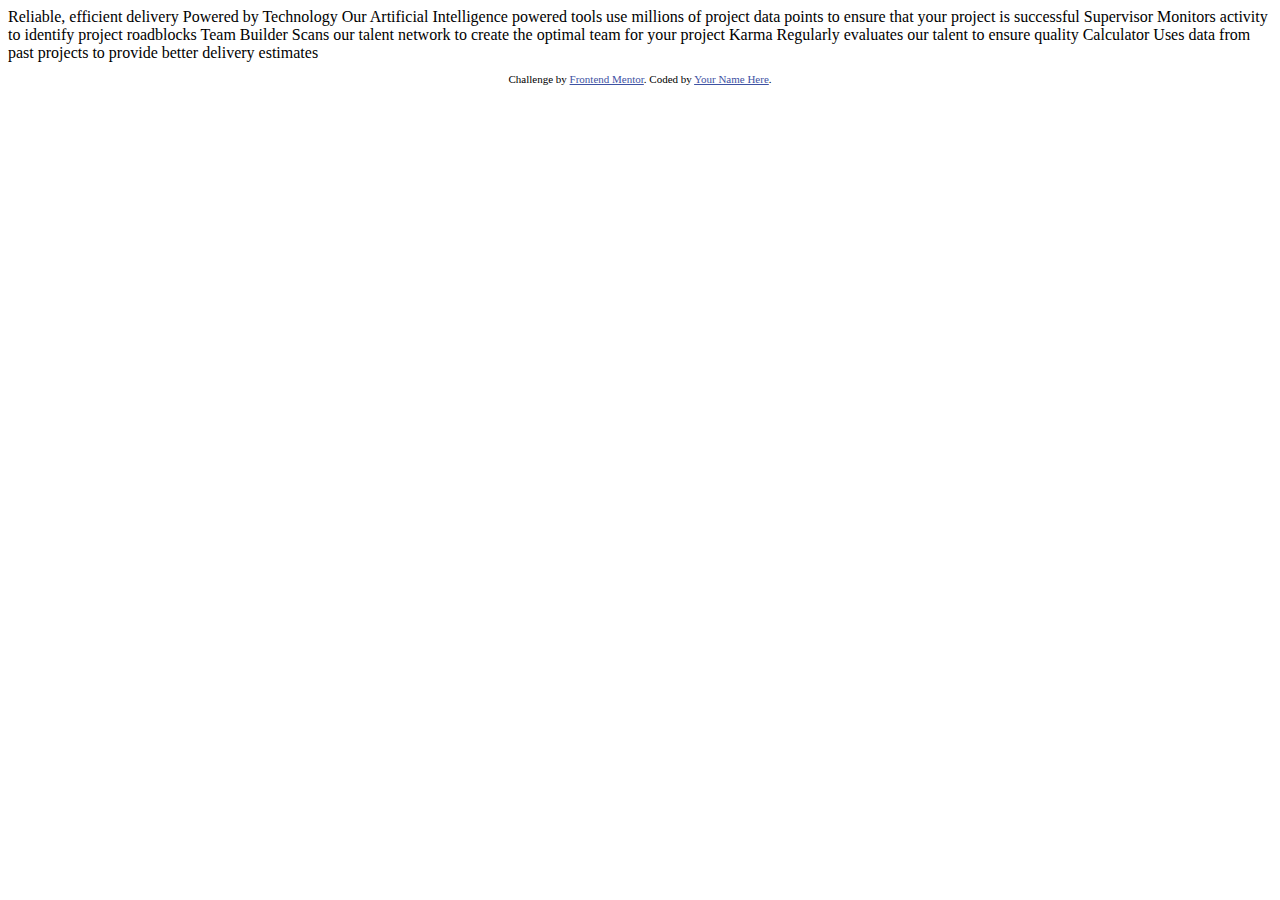
==== four-card-feature-section-master/index.html @ aeb8595a "another page from frontendmentor" ====
<!DOCTYPE html>
<html lang="en">
<head>
  <meta charset="UTF-8">
  <meta name="viewport" content="width=device-width, initial-scale=1.0"> <!-- displays site properly based on user's device -->

  <link rel="icon" type="image/png" sizes="32x32" href="./images/favicon-32x32.png">
  
  <title>Frontend Mentor | Four card feature section</title>

  <!-- Feel free to remove these styles or customise in your own stylesheet 👍 -->
  <style>
    .attribution { font-size: 11px; text-align: center; }
    .attribution a { color: hsl(228, 45%, 44%); }
  </style>
</head>
<body>
  
  Reliable, efficient delivery
  Powered by Technology

  Our Artificial Intelligence powered tools use millions of project data points 
  to ensure that your project is successful

  Supervisor
  Monitors activity to identify project roadblocks

  Team Builder
  Scans our talent network to create the optimal team for your project

  Karma
  Regularly evaluates our talent to ensure quality

  Calculator
  Uses data from past projects to provide better delivery estimates

  
  <footer>
    <p class="attribution">
      Challenge by <a href="https://www.frontendmentor.io?ref=challenge" target="_blank">Frontend Mentor</a>. 
      Coded by <a href="#">Your Name Here</a>.
    </p>
  </footer>
</body>
</html>
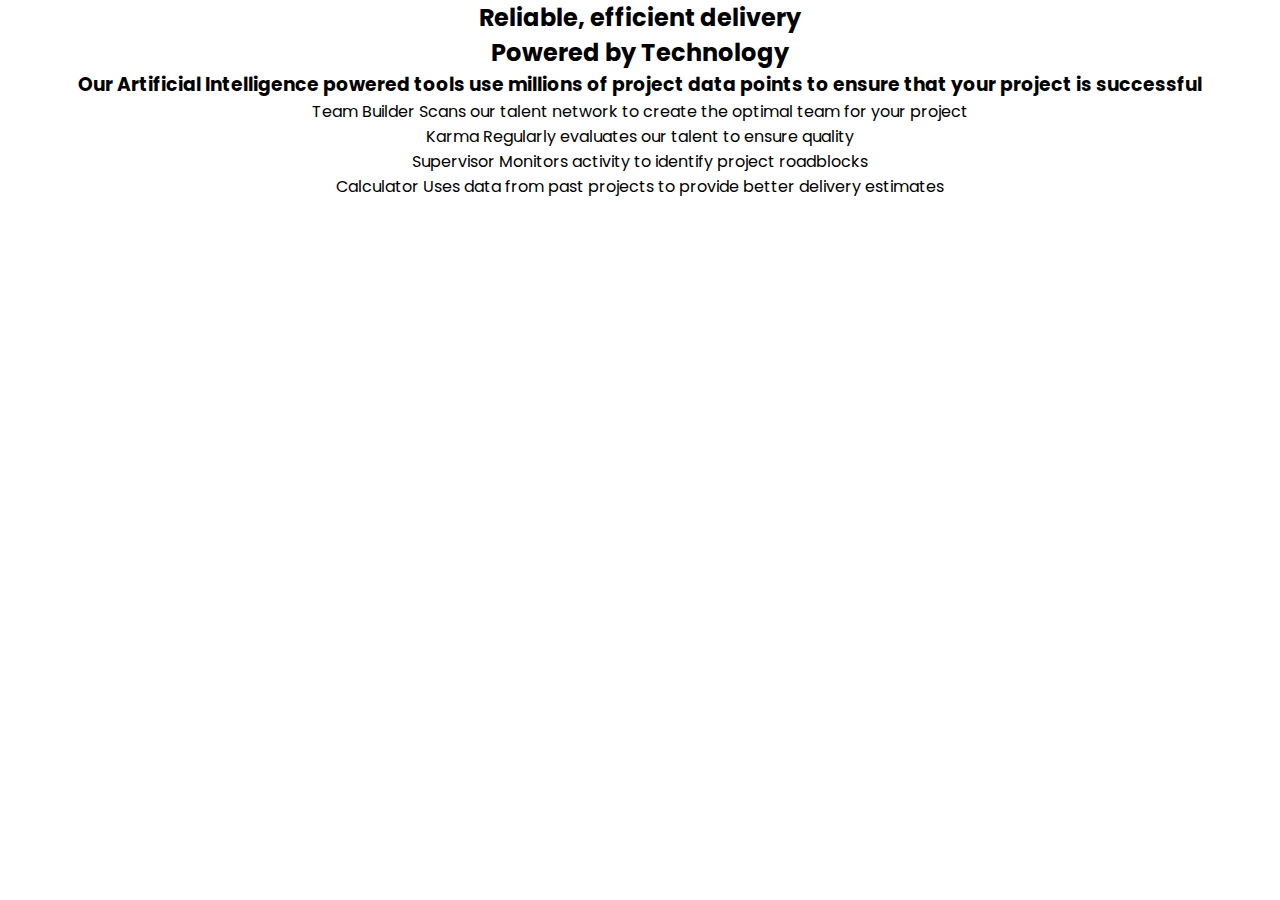
==== commit 9d1a496c: "created the main frame of the project" ====
--- a/four-card-feature-section-master/index.html
+++ b/four-card-feature-section-master/index.html
@@ -5,6 +5,8 @@
   <meta name="viewport" content="width=device-width, initial-scale=1.0"> <!-- displays site properly based on user's device -->
 
   <link rel="icon" type="image/png" sizes="32x32" href="./images/favicon-32x32.png">
+
+  <link rel="stylesheet" href="style.css">
   
   <title>Frontend Mentor | Four card feature section</title>
 
@@ -15,31 +17,54 @@
   </style>
 </head>
 <body>
+  <div class="title">
+
+    <h2>Reliable, efficient delivery</h2>
+
+    <h2>Powered by Technology</h2>
+
+    <h3>Our Artificial Intelligence powered tools use millions of project data points 
+      to ensure that your project is successful</h3>
+
+  </div>
   
-  Reliable, efficient delivery
-  Powered by Technology
+    <div class="container-main">
 
-  Our Artificial Intelligence powered tools use millions of project data points 
-  to ensure that your project is successful
+      <div class="container-column">
+        
+        <div class="container-inside">
+          Team Builder
+          Scans our talent network to create the optimal team for your project
+        </div>
 
-  Supervisor
-  Monitors activity to identify project roadblocks
+        <div class="container-inside">
+          Karma
+          Regularly evaluates our talent to ensure quality
+        </div>
 
-  Team Builder
-  Scans our talent network to create the optimal team for your project
+      </div>
 
-  Karma
-  Regularly evaluates our talent to ensure quality
+      <div class="container-row">
 
-  Calculator
-  Uses data from past projects to provide better delivery estimates
+        <div class="container-inside">
+          Supervisor
+          Monitors activity to identify project roadblocks
+        </div>
 
+        <div class="container-inside">
+          Calculator
+          Uses data from past projects to provide better delivery estimates
+        </div>
+
+      </div>
+
+    </div>
   
-  <footer>
+  <!-- <footer>
     <p class="attribution">
       Challenge by <a href="https://www.frontendmentor.io?ref=challenge" target="_blank">Frontend Mentor</a>. 
       Coded by <a href="#">Your Name Here</a>.
     </p>
-  </footer>
+  </footer> -->
 </body>
 </html>--- a/four-card-feature-section-master/style.css
+++ b/four-card-feature-section-master/style.css
@@ -0,0 +1,17 @@
+@import url('https://fonts.googleapis.com/css2?family=Poppins:ital,wght@0,100;0,200;0,300;0,400;0,500;0,600;0,700;0,800;0,900;1,100;1,200;1,300;1,400;1,500;1,600;1,700;1,800;1,900&display=swap');
+
+*{
+    padding: 0;
+    margin: 0;
+    box-sizing: border-box;
+}
+
+html, body{
+    width: 100%;
+    height: 100vh;
+}
+
+body{
+    font-family: 'Poppins';
+    text-align: center;
+}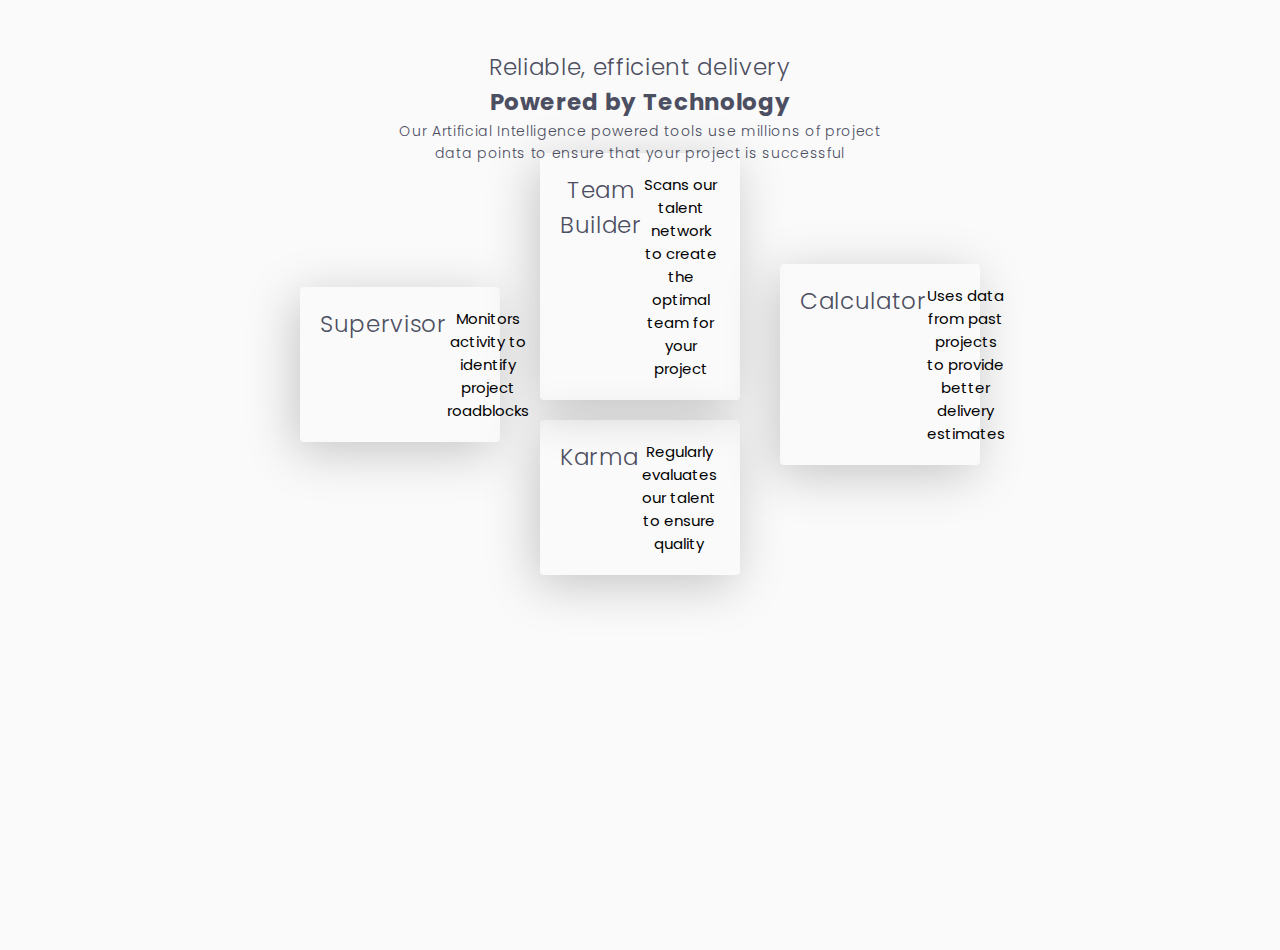
==== commit 45edba05: "modificando a posição dos cards" ====
--- a/four-card-feature-section-master/index.html
+++ b/four-card-feature-section-master/index.html
@@ -19,44 +19,40 @@
 <body>
   <div class="title">
 
-    <h2>Reliable, efficient delivery</h2>
+    <h2 class="title-page">Reliable, efficient delivery</h2>
 
-    <h2>Powered by Technology</h2>
+    <h2 class="title-page">Powered by Technology</h2>
 
-    <h3>Our Artificial Intelligence powered tools use millions of project data points 
+    <h3 class="subtitle-page">Our Artificial Intelligence powered tools use millions of project data points 
       to ensure that your project is successful</h3>
 
   </div>
   
     <div class="container-main">
-
-      <div class="container-column">
         
         <div class="container-inside">
-          Team Builder
-          Scans our talent network to create the optimal team for your project
+          <h2 class="title-page">Supervisor</h2>
+          Monitors activity to identify project roadblocks
+        </div>
+
+        <div class="center">
+       
+          <div class="container-inside">
+            <h2 class="title-page">Team Builder</h2>
+            Scans our talent network to create the optimal team for your project
+          </div>
+  
+          <div class="container-inside">
+            <h2 class="title-page">Karma</h2>
+            Regularly evaluates our talent to ensure quality
+          </div>
+       
         </div>
 
         <div class="container-inside">
-          Karma
-          Regularly evaluates our talent to ensure quality
-        </div>
-
-      </div>
-
-      <div class="container-row">
-
-        <div class="container-inside">
-          Supervisor
-          Monitors activity to identify project roadblocks
-        </div>
-
-        <div class="container-inside">
-          Calculator
+          <h2 class="title-page">Calculator</h2>
           Uses data from past projects to provide better delivery estimates
         </div>
-
-      </div>
 
     </div>
   
--- a/four-card-feature-section-master/style.css
+++ b/four-card-feature-section-master/style.css
@@ -13,5 +13,53 @@
 
 body{
     font-family: 'Poppins';
+    font-size: 15px;
     text-align: center;
+    background-color: hsl(0, 0%, 98%);
+}
+
+.title{
+    margin-top: 50px;
+}
+
+.title-page{
+    font-size: 23px;
+    letter-spacing: .5pt;
+    font-weight: 300;
+    color:hsl(234, 12%, 34%);
+    line-height: 35px;
+}
+
+.title h2 + h2{
+    font-weight: bolder;
+}
+
+.subtitle-page{
+    color:hsl(234, 12%, 34%);
+    font-size: 14px;
+    max-width: 40%;
+    margin: 0 auto;
+    letter-spacing: .5pt;
+    line-height: 22px;
+    font-weight: 300;
+}
+
+.container-main{
+    display: flex;
+    width: 60%;
+    margin: 0 auto;
+    align-items: center;
+    justify-content: center;
+    height: 400px;
+    flex-direction: row;
+}
+
+.container-inside{
+    max-width: 200px;
+    height: auto;
+    box-shadow: -5px 10px 50px rgba(0, 0, 0, 0.212);
+    border-radius: 4px;
+    padding: 20px;
+    display: flex;
+    margin: 20px;
 }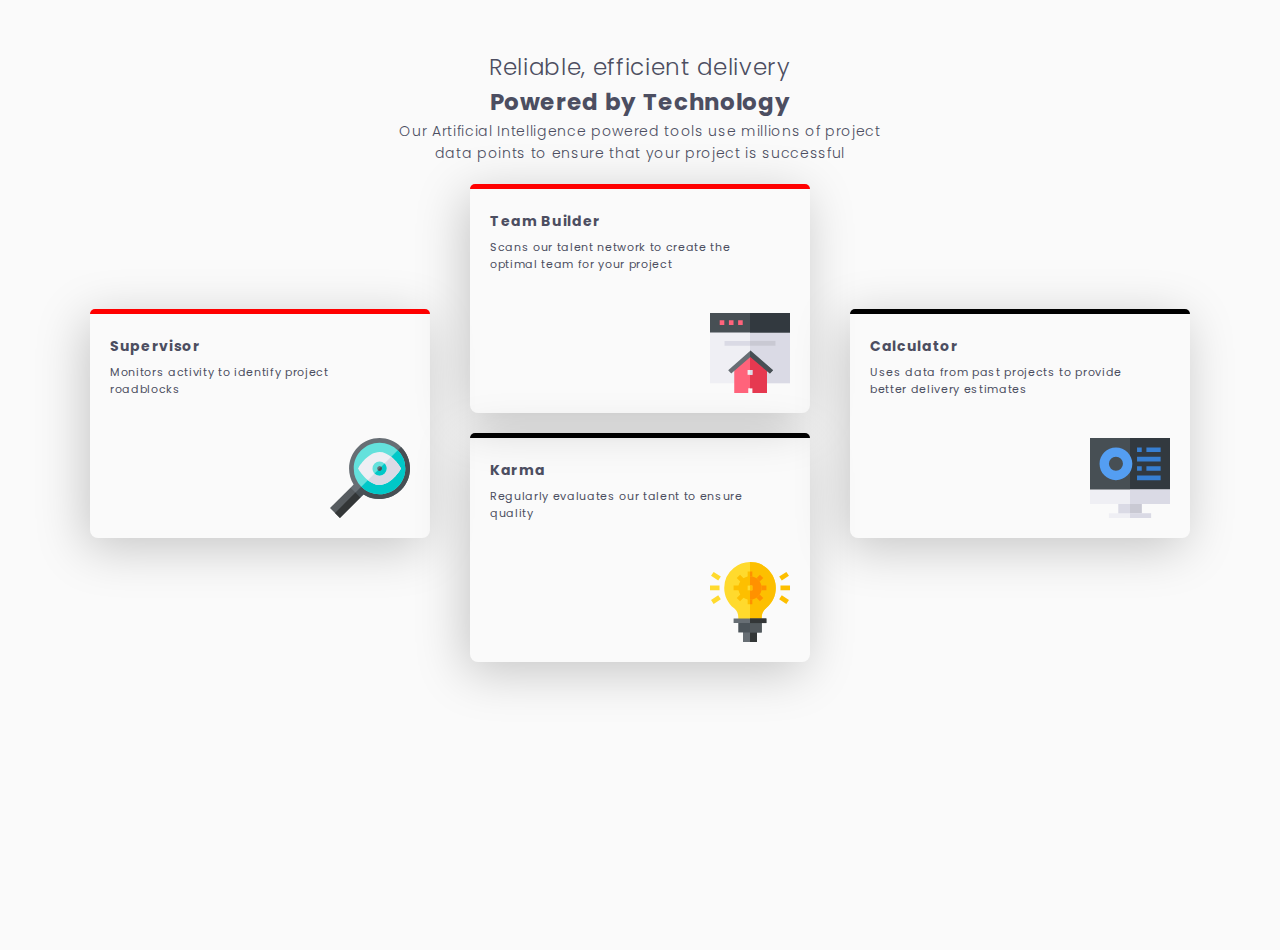
==== commit 03e5824a: "concluindo o card" ====
--- a/four-card-feature-section-master/index.html
+++ b/four-card-feature-section-master/index.html
@@ -32,26 +32,30 @@
         
         <div class="container-inside">
           <h2 class="title-page">Supervisor</h2>
-          Monitors activity to identify project roadblocks
+          <p class="subtitle-card">Monitors activity to identify project roadblocks</p>
+          <img src="./images/icon-supervisor.svg" alt="picture for demostrate of the supervisor"> 
         </div>
 
         <div class="center">
        
           <div class="container-inside">
             <h2 class="title-page">Team Builder</h2>
-            Scans our talent network to create the optimal team for your project
+            <p class="subtitle-card">Scans our talent network to create the optimal team for your project</p>
+            <img src="./images/icon-team-builder.svg" alt="picture of an house">  
           </div>
   
           <div class="container-inside">
             <h2 class="title-page">Karma</h2>
-            Regularly evaluates our talent to ensure quality
+            <p class="subtitle-card">Regularly evaluates our talent to ensure quality</p>
+            <img src="./images/icon-karma.svg" alt="picture of an lamp">  
           </div>
        
         </div>
 
         <div class="container-inside">
           <h2 class="title-page">Calculator</h2>
-          Uses data from past projects to provide better delivery estimates
+          <p class="subtitle-card">Uses data from past projects to provide better delivery estimates</p> 
+          <img src="./images/icon-calculator.svg" alt="picture of a Calculator">
         </div>
 
     </div>
--- a/four-card-feature-section-master/style.css
+++ b/four-card-feature-section-master/style.css
@@ -50,16 +50,56 @@
     margin: 0 auto;
     align-items: center;
     justify-content: center;
-    height: 400px;
     flex-direction: row;
 }
 
 .container-inside{
-    max-width: 200px;
+    min-width: 340px;
     height: auto;
     box-shadow: -5px 10px 50px rgba(0, 0, 0, 0.212);
-    border-radius: 4px;
+    border-radius: 8px;
     padding: 20px;
     display: flex;
+    flex-direction: column;
+    text-align: left;
     margin: 20px;
+    position: relative;
+}
+
+.container-inside:before{
+    content: '';
+    display: block;
+    width: 100%;
+    height: 5px;
+    background-color: #000;
+    position: absolute;
+    top: 0;
+    left: 0;
+    border-top-left-radius: 8px;
+    border-top-right-radius: 8px;
+}
+
+.container-inside:nth-child(1):before{
+    background-color: red;
+}
+
+.container-inside h2{
+    font-weight: bolder;
+    font-size: 14px;
+    position: relative;
+}
+
+.subtitle-card{
+    color: hsl(234, 12%, 34%);
+    font-size: 11px;
+    max-width: 90%;
+    font-weight: 400;
+    letter-spacing: .5pt;
+}
+
+.container-inside img{
+    max-width: 80px;
+    height: 80px;
+    align-self: flex-end;
+    margin-top: 40px;
 }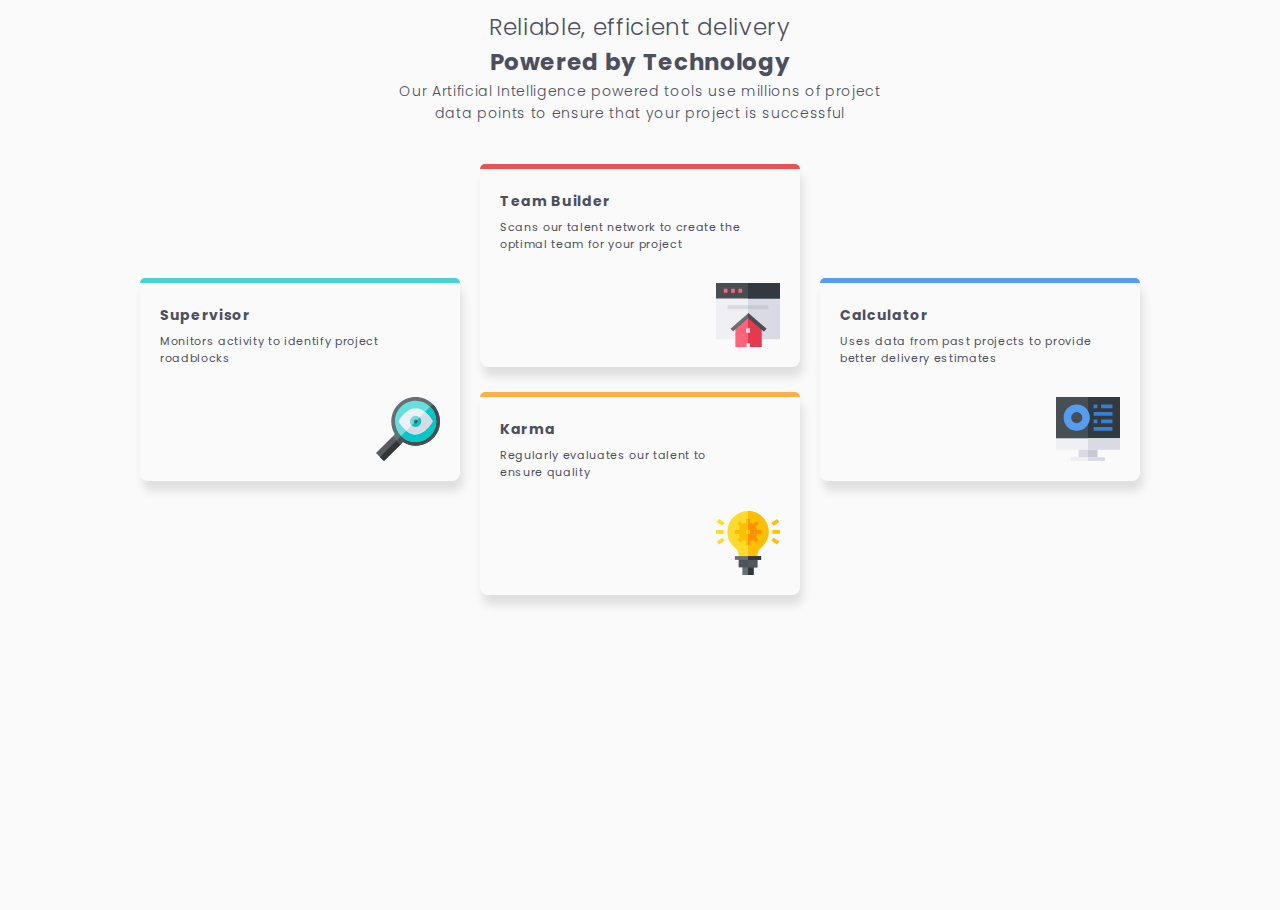
==== commit 30071b2a: "modificação na sombra dos boxes" ====
--- a/four-card-feature-section-master/index.html
+++ b/four-card-feature-section-master/index.html
@@ -1,5 +1,5 @@
 <!DOCTYPE html>
-<html lang="en">
+<html lang="pt-BR">
 <head>
   <meta charset="UTF-8">
   <meta name="viewport" content="width=device-width, initial-scale=1.0"> <!-- displays site properly based on user's device -->
--- a/four-card-feature-section-master/style.css
+++ b/four-card-feature-section-master/style.css
@@ -19,7 +19,7 @@
 }
 
 .title{
-    margin-top: 50px;
+    margin: 10px 0px 30px 0px;
 }
 
 .title-page{
@@ -54,15 +54,15 @@
 }
 
 .container-inside{
-    min-width: 340px;
+    min-width: 320px;
     height: auto;
-    box-shadow: -5px 10px 50px rgba(0, 0, 0, 0.212);
+    box-shadow: 3px 10px 10px rgba(0, 0, 0, 0.11);
     border-radius: 8px;
     padding: 20px;
     display: flex;
     flex-direction: column;
     text-align: left;
-    margin: 20px;
+    margin: 10px;
     position: relative;
 }
 
@@ -79,8 +79,24 @@
     border-top-right-radius: 8px;
 }
 
+.center .container-inside:nth-child(2){
+    margin-top: 25px;
+}
+
+.center .container-inside:before{
+    background-color: hsl(0, 78%, 62%) !important;
+}
+
 .container-inside:nth-child(1):before{
-    background-color: red;
+    background-color: hsl(180, 62%, 55%);
+}
+
+.container-inside:nth-child(2):before{
+    background-color: hsl(34, 97%, 64%) !important;
+}
+
+.container-inside:nth-child(3):before{
+    background-color: hsl(212, 86%, 64%);
 }
 
 .container-inside h2{
@@ -99,7 +115,62 @@
 
 .container-inside img{
     max-width: 80px;
-    height: 80px;
+    height: auto;
     align-self: flex-end;
-    margin-top: 40px;
+    margin-top: 30px;
+}
+
+@media only screen and (max-width: 1040px){
+
+   .container-main{
+       flex-direction: column;
+       justify-content: center;
+       align-content: center;
+       width: 80%;
+   }
+
+   .container-inside{
+       width: 500px;
+       margin: 10px 0px;
+   }
+
+   .center{
+       width: auto;
+   }
+
+}
+
+@media only screen and (max-width: 560px){
+
+    .container-inside{
+        width: 80%;
+        min-width: auto;
+    }
+
+    .center{
+        display: flex;
+        flex-direction: column;
+        align-items: center;
+    }
+
+    .center .container-inside:nth-child(2){
+        margin-top: 10px;
+    }
+
+    .title{
+        margin-top: 50px;
+    }
+
+    .title-page{
+        font-size: 16px;
+    }
+
+    .title h2 + h2{
+        font-size: 14px;
+    }
+
+    .subtitle-page{
+        max-width: 80%;
+    }
+
 }